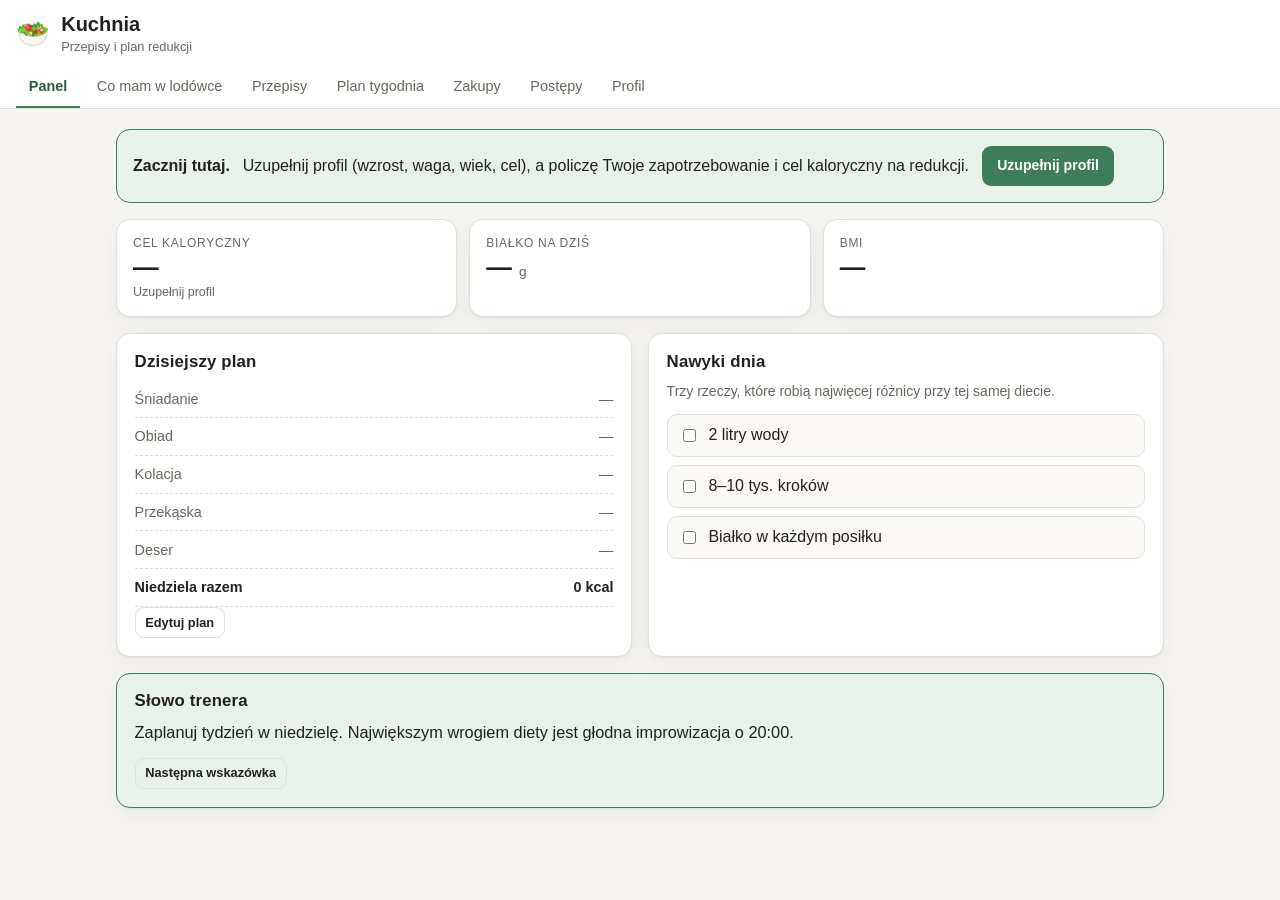
==== index.html @ 2c8c8d65 "Dodaj aplikację "Kuchnia" — przepisy i plan redukcji Aplikacja w czystym HTML/CSS/JS (bez zależności" ====
<!DOCTYPE html>
<html lang="pl">
<head>
  <meta charset="utf-8">
  <meta name="viewport" content="width=device-width, initial-scale=1">
  <title>Kuchnia — Przepisy i redukcja</title>
  <link rel="stylesheet" href="assets/css/style.css">
  <link rel="icon" href="data:image/svg+xml,<svg xmlns='http://www.w3.org/2000/svg' viewBox='0 0 100 100'><text y='.9em' font-size='90'>🥗</text></svg>">
</head>
<body>

<header class="topbar">
  <div class="brand">
    <span class="brand-mark">🥗</span>
    <div>
      <h1>Kuchnia</h1>
      <p class="brand-sub">Przepisy i plan redukcji</p>
    </div>
  </div>
  <nav class="tabs" id="tabs">
    <button class="tab is-active" data-view="panel">Panel</button>
    <button class="tab" data-view="lodowka">Co mam w lodówce</button>
    <button class="tab" data-view="przepisy">Przepisy</button>
    <button class="tab" data-view="plan">Plan tygodnia</button>
    <button class="tab" data-view="zakupy">Zakupy</button>
    <button class="tab" data-view="postepy">Postępy</button>
    <button class="tab" data-view="profil">Profil</button>
  </nav>
</header>

<main id="app">

  <!-- ======================= PANEL ======================= -->
  <section class="view is-active" id="view-panel">
    <div id="panel-setup" class="callout hidden">
      <strong>Zacznij tutaj.</strong> Uzupełnij profil (wzrost, waga, wiek, cel),
      a policzę Twoje zapotrzebowanie i cel kaloryczny na redukcji.
      <button class="btn btn-primary" data-goto="profil">Uzupełnij profil</button>
    </div>

    <div class="stat-grid" id="panel-stats"></div>

    <div class="cols">
      <div class="card">
        <h2>Dzisiejszy plan</h2>
        <div id="panel-today"></div>
      </div>
      <div class="card">
        <h2>Nawyki dnia</h2>
        <p class="muted small">Trzy rzeczy, które robią najwięcej różnicy przy tej samej diecie.</p>
        <div id="panel-habits" class="habits"></div>
      </div>
    </div>

    <div class="card tip-card">
      <h2>Słowo trenera</h2>
      <p id="panel-tip" class="tip-text"></p>
      <button class="btn btn-ghost btn-sm" id="tip-next">Następna wskazówka</button>
    </div>
  </section>

  <!-- ======================= LODÓWKA ======================= -->
  <section class="view" id="view-lodowka">
    <div class="card">
      <h2>Co masz w lodówce?</h2>
      <p class="muted">
        Wypisz produkty po przecinku — np. <em>kurczak, ryż, papryka, jogurt</em>.
        Wybierz posiłek, a dopasuję przepisy i pokażę, czego brakuje.
        Sól, pieprz, oliwa i podstawowe przyprawy są zakładane z góry.
      </p>
      <textarea id="fridge-input" rows="3" placeholder="kurczak, ryż, papryka, cebula, jogurt naturalny…"></textarea>
      <div class="row">
        <div class="chips" id="fridge-meal">
          <button class="chip is-active" data-meal="all">Wszystko</button>
          <button class="chip" data-meal="sniadanie">Śniadanie</button>
          <button class="chip" data-meal="obiad">Obiad</button>
          <button class="chip" data-meal="kolacja">Kolacja</button>
          <button class="chip" data-meal="deser">Deser</button>
          <button class="chip" data-meal="przekaska">Przekąska</button>
        </div>
        <button class="btn btn-primary" id="fridge-go">Szukaj propozycji</button>
      </div>
    </div>
    <div id="fridge-results"></div>
  </section>

  <!-- ======================= PRZEPISY ======================= -->
  <section class="view" id="view-przepisy">
    <div class="card filters">
      <div class="row">
        <input type="search" id="search" placeholder="Szukaj przepisu lub składnika…">
        <button class="btn btn-primary" id="add-recipe-open">+ Dodaj własny przepis</button>
      </div>
      <div class="chips" id="filter-meal">
        <button class="chip is-active" data-meal="all">Wszystkie</button>
        <button class="chip" data-meal="sniadanie">Śniadania</button>
        <button class="chip" data-meal="obiad">Obiady</button>
        <button class="chip" data-meal="kolacja">Kolacje</button>
        <button class="chip" data-meal="deser">Desery</button>
        <button class="chip" data-meal="przekaska">Przekąski</button>
        <button class="chip" data-meal="fav">★ Ulubione</button>
      </div>
      <div class="row row-wrap">
        <label class="field">Maks. kcal / porcja
          <input type="number" id="filter-kcal" placeholder="np. 500" min="0" step="50">
        </label>
        <label class="field">Maks. czas (min)
          <input type="number" id="filter-time" placeholder="np. 20" min="0" step="5">
        </label>
        <label class="field">Tag
          <select id="filter-tag"><option value="">— dowolny —</option></select>
        </label>
      </div>
    </div>
    <p class="muted small" id="recipe-count"></p>
    <div class="recipe-grid" id="recipe-list"></div>
  </section>

  <!-- ======================= PLAN ======================= -->
  <section class="view" id="view-plan">
    <div class="card">
      <h2>Plan tygodnia</h2>
      <p class="muted">
        Ułóż tydzień z góry. Pod każdym dniem widzisz sumę kalorii i to, czy
        mieścisz się w celu. Kliknij pole, żeby wybrać przepis.
      </p>
      <div class="row">
        <button class="btn btn-ghost" id="plan-clear">Wyczyść plan</button>
        <button class="btn btn-ghost" id="plan-auto">Ułóż automatycznie</button>
      </div>
    </div>
    <div class="plan-grid" id="plan-grid"></div>
  </section>

  <!-- ======================= ZAKUPY ======================= -->
  <section class="view" id="view-zakupy">
    <div class="card">
      <h2>Lista zakupów</h2>
      <p class="muted">Generowana z planu tygodnia. Te same składniki są sumowane.</p>
      <div class="row">
        <button class="btn btn-primary" id="shop-build">Zbuduj z planu tygodnia</button>
        <button class="btn btn-ghost" id="shop-uncheck">Odznacz wszystko</button>
      </div>
    </div>
    <div class="card" id="shop-list"></div>
  </section>

  <!-- ======================= POSTĘPY ======================= -->
  <section class="view" id="view-postepy">
    <div class="card">
      <h2>Dziennik wagi</h2>
      <div class="row row-wrap">
        <label class="field">Data
          <input type="date" id="w-date">
        </label>
        <label class="field">Waga (kg)
          <input type="number" id="w-kg" step="0.1" min="20" max="400" placeholder="np. 92,4">
        </label>
        <button class="btn btn-primary" id="w-add">Zapisz pomiar</button>
      </div>
      <p class="muted small">Ważenie: rano, po toalecie, przed jedzeniem. Zawsze tak samo.</p>
    </div>
    <div class="card">
      <h2>Wykres</h2>
      <div id="chart"></div>
    </div>
    <div class="card">
      <h2>Historia</h2>
      <div id="w-history"></div>
    </div>
  </section>

  <!-- ======================= PROFIL ======================= -->
  <section class="view" id="view-profil">
    <div class="card">
      <h2>Twoje dane</h2>
      <div class="form-grid">
        <label class="field">Płeć
          <select id="p-sex">
            <option value="m">Mężczyzna</option>
            <option value="k">Kobieta</option>
          </select>
        </label>
        <label class="field">Wiek (lata)
          <input type="number" id="p-age" min="14" max="100">
        </label>
        <label class="field">Wzrost (cm)
          <input type="number" id="p-height" min="120" max="230">
        </label>
        <label class="field">Waga teraz (kg)
          <input type="number" id="p-weight" step="0.1" min="30" max="400">
        </label>
        <label class="field">Waga docelowa (kg)
          <input type="number" id="p-target" step="0.1" min="30" max="400">
        </label>
        <label class="field">Aktywność
          <select id="p-activity"></select>
        </label>
        <label class="field">Tempo chudnięcia
          <select id="p-pace"></select>
        </label>
      </div>
      <button class="btn btn-primary" id="p-save">Zapisz profil</button>
      <div id="p-summary" class="summary"></div>
    </div>

    <div class="card">
      <h2>Dane i kopia zapasowa</h2>
      <p class="muted">
        Wszystko zapisuje się wyłącznie w tej przeglądarce. Wyczyszczenie danych
        przeglądarki skasuje też Twoją historię — zrób kopię.
      </p>
      <div class="row">
        <button class="btn btn-ghost" id="d-export">Pobierz kopię (JSON)</button>
        <label class="btn btn-ghost file-btn">Wczytaj kopię
          <input type="file" id="d-import" accept="application/json" hidden>
        </label>
        <button class="btn btn-danger" id="d-reset">Skasuj wszystkie dane</button>
      </div>
    </div>

    <div class="card disclaimer">
      <h2>Ważne zastrzeżenie</h2>
      <p>
        Ta aplikacja liczy szacunki na podstawie standardowych wzorów
        (Mifflin-St Jeor) i typowych wartości odżywczych produktów. To narzędzie
        organizacyjne, nie porada medyczna. Jeśli chorujesz przewlekle, bierzesz
        leki, jesteś w ciąży albo planujesz duży deficyt — skonsultuj plan
        z lekarzem lub dietetykiem klinicznym. Zapotrzebowanie policzone wzorem
        potrafi się mylić o ±10–15%; realną weryfikacją jest zmiana wagi
        w czasie, dlatego prowadź dziennik.
      </p>
    </div>
  </section>

</main>

<!-- ======================= MODALE ======================= -->
<div class="modal hidden" id="modal">
  <div class="modal-backdrop" data-close></div>
  <div class="modal-box" role="dialog" aria-modal="true">
    <button class="modal-close" data-close aria-label="Zamknij">×</button>
    <div id="modal-content"></div>
  </div>
</div>

<script src="assets/js/data.js"></script>
<script src="assets/js/store.js"></script>
<script src="assets/js/app.js"></script>
</body>
</html>
---- assets/css/style.css ----
:root {
  --bg: #f6f5f1;
  --surface: #ffffff;
  --surface-2: #faf9f6;
  --ink: #23211d;
  --ink-soft: #6b665d;
  --line: #e3e0d8;
  --accent: #3f7d58;
  --accent-soft: #e8f1ea;
  --accent-ink: #2c5b3f;
  --warn: #b4622a;
  --danger: #a93a3a;
  --radius: 14px;
  --shadow: 0 1px 2px rgba(35, 33, 29, .06), 0 8px 24px rgba(35, 33, 29, .05);
}

@media (prefers-color-scheme: dark) {
  :root {
    --bg: #16181a;
    --surface: #1e2124;
    --surface-2: #23272b;
    --ink: #e9e7e2;
    --ink-soft: #a3a099;
    --line: #33383d;
    --accent: #6bbf8e;
    --accent-soft: #23342a;
    --accent-ink: #8fd3ac;
    --warn: #d6884d;
    --danger: #d97070;
    --shadow: 0 1px 2px rgba(0, 0, 0, .4), 0 8px 24px rgba(0, 0, 0, .3);
  }
}

* { box-sizing: border-box; }

body {
  margin: 0;
  background: var(--bg);
  color: var(--ink);
  font: 16px/1.55 -apple-system, BlinkMacSystemFont, "Segoe UI", Roboto, "Helvetica Neue", Arial, sans-serif;
  -webkit-font-smoothing: antialiased;
}

h1, h2, h3 { line-height: 1.25; margin: 0 0 .5rem; }
h1 { font-size: 1.25rem; }
h2 { font-size: 1.05rem; letter-spacing: .01em; }
p { margin: 0 0 .75rem; }
.muted { color: var(--ink-soft); }
.small { font-size: .875rem; }
.hidden { display: none !important; }

/* ---------- Topbar ---------- */
.topbar {
  position: sticky; top: 0; z-index: 20;
  background: var(--surface);
  border-bottom: 1px solid var(--line);
  padding: .75rem 1rem 0;
}
.brand { display: flex; align-items: center; gap: .7rem; margin-bottom: .6rem; }
.brand-mark { font-size: 1.7rem; }
.brand h1 { margin: 0; }
.brand-sub { margin: 0; font-size: .8rem; color: var(--ink-soft); }

.tabs { display: flex; gap: .25rem; overflow-x: auto; scrollbar-width: none; }
.tabs::-webkit-scrollbar { display: none; }
.tab {
  flex: 0 0 auto;
  background: none; border: 0; border-bottom: 2px solid transparent;
  padding: .55rem .8rem; font: inherit; font-size: .9rem;
  color: var(--ink-soft); cursor: pointer; white-space: nowrap;
}
.tab:hover { color: var(--ink); }
.tab.is-active { color: var(--accent-ink); border-bottom-color: var(--accent); font-weight: 600; }

/* ---------- Layout ---------- */
main { max-width: 1080px; margin: 0 auto; padding: 1.25rem 1rem 4rem; }
.view { display: none; }
.view.is-active { display: block; animation: fade .18s ease; }
@keyframes fade { from { opacity: 0; transform: translateY(4px); } to { opacity: 1; transform: none; } }

.card {
  background: var(--surface);
  border: 1px solid var(--line);
  border-radius: var(--radius);
  padding: 1.1rem;
  margin-bottom: 1rem;
  box-shadow: var(--shadow);
}
.cols { display: grid; grid-template-columns: 1fr 1fr; gap: 1rem; }
@media (max-width: 760px) { .cols { grid-template-columns: 1fr; } }

.row { display: flex; gap: .6rem; align-items: flex-end; margin-bottom: .6rem; }
.row-wrap { flex-wrap: wrap; }
.row > input[type="search"] { flex: 1; }

/* ---------- Formularze ---------- */
.field { display: flex; flex-direction: column; gap: .3rem; font-size: .82rem; color: var(--ink-soft); }
input, select, textarea {
  font: inherit; color: var(--ink);
  background: var(--surface-2);
  border: 1px solid var(--line);
  border-radius: 9px; padding: .5rem .65rem;
  width: 100%;
}
textarea { resize: vertical; margin-bottom: .6rem; }
input:focus, select:focus, textarea:focus {
  outline: 2px solid var(--accent); outline-offset: 1px; border-color: transparent;
}
.form-grid {
  display: grid; grid-template-columns: repeat(auto-fit, minmax(180px, 1fr));
  gap: .75rem; margin-bottom: 1rem;
}

.btn {
  font: inherit; font-size: .88rem; font-weight: 600;
  border: 1px solid transparent; border-radius: 9px;
  padding: .5rem .9rem; cursor: pointer; white-space: nowrap;
  background: var(--surface-2); color: var(--ink);
}
.btn:hover { filter: brightness(.97); }
.btn-primary { background: var(--accent); color: #fff; }
.btn-ghost { background: transparent; border-color: var(--line); color: var(--ink); }
.btn-danger { background: transparent; border-color: var(--danger); color: var(--danger); }
.btn-sm { padding: .3rem .6rem; font-size: .8rem; }
.file-btn { display: inline-block; }

.chips { display: flex; flex-wrap: wrap; gap: .4rem; margin-bottom: .6rem; }
.chip {
  font: inherit; font-size: .82rem;
  background: var(--surface-2); color: var(--ink-soft);
  border: 1px solid var(--line); border-radius: 999px;
  padding: .3rem .75rem; cursor: pointer;
}
.chip.is-active { background: var(--accent-soft); color: var(--accent-ink); border-color: var(--accent); font-weight: 600; }

/* ---------- Panel ---------- */
.callout {
  background: var(--accent-soft); border: 1px solid var(--accent);
  border-radius: var(--radius); padding: 1rem; margin-bottom: 1rem;
  display: flex; align-items: center; gap: .8rem; flex-wrap: wrap;
}
.stat-grid {
  display: grid; grid-template-columns: repeat(auto-fit, minmax(150px, 1fr));
  gap: .75rem; margin-bottom: 1rem;
}
.stat {
  background: var(--surface); border: 1px solid var(--line);
  border-radius: var(--radius); padding: .85rem 1rem; box-shadow: var(--shadow);
}
.stat-label { font-size: .75rem; text-transform: uppercase; letter-spacing: .06em; color: var(--ink-soft); }
.stat-value { font-size: 1.6rem; font-weight: 700; line-height: 1.2; }
.stat-unit { font-size: .85rem; font-weight: 500; color: var(--ink-soft); }
.stat-note { font-size: .78rem; color: var(--ink-soft); }
.stat-note.good { color: var(--accent-ink); }
.stat-note.warn { color: var(--warn); }

.habits { display: flex; flex-direction: column; gap: .5rem; }
.habit {
  display: flex; align-items: center; gap: .6rem;
  padding: .5rem .7rem; border: 1px solid var(--line);
  border-radius: 10px; cursor: pointer; background: var(--surface-2);
}
.habit input { width: auto; }
.habit.done { background: var(--accent-soft); border-color: var(--accent); }

.tip-card { background: var(--accent-soft); border-color: var(--accent); }
.tip-text { font-size: 1.02rem; }

.today-row {
  display: flex; justify-content: space-between; gap: .6rem;
  padding: .45rem 0; border-bottom: 1px dashed var(--line); font-size: .9rem;
}
.today-row:last-child { border-bottom: 0; }
.today-row .meal { color: var(--ink-soft); }

/* ---------- Przepisy ---------- */
.recipe-grid {
  display: grid; grid-template-columns: repeat(auto-fill, minmax(250px, 1fr)); gap: .9rem;
}
.recipe {
  background: var(--surface); border: 1px solid var(--line);
  border-radius: var(--radius); padding: .9rem; box-shadow: var(--shadow);
  display: flex; flex-direction: column; gap: .5rem; cursor: pointer;
  transition: transform .12s ease, box-shadow .12s ease;
}
.recipe:hover { transform: translateY(-2px); box-shadow: 0 4px 8px rgba(0,0,0,.07), 0 12px 32px rgba(0,0,0,.07); }
.recipe-head { display: flex; justify-content: space-between; gap: .5rem; align-items: flex-start; }
.recipe-name { font-weight: 650; line-height: 1.3; }
.fav-btn { background: none; border: 0; font-size: 1.15rem; cursor: pointer; padding: 0; color: var(--ink-soft); }
.fav-btn.on { color: #e0a92b; }
.recipe-meta { display: flex; flex-wrap: wrap; gap: .35rem; font-size: .78rem; }
.pill { background: var(--surface-2); border: 1px solid var(--line); border-radius: 999px; padding: .1rem .55rem; color: var(--ink-soft); }
.pill.kcal { background: var(--accent-soft); border-color: var(--accent); color: var(--accent-ink); font-weight: 600; }
.macro-bar { display: flex; height: 6px; border-radius: 3px; overflow: hidden; background: var(--line); }
.macro-bar span:nth-child(1) { background: var(--accent); }
.macro-bar span:nth-child(2) { background: #d8a13c; }
.macro-bar span:nth-child(3) { background: #7d9fc4; }
.macro-legend { display: flex; gap: .7rem; font-size: .75rem; color: var(--ink-soft); }

/* ---------- Lodówka ---------- */
.match-bar { height: 6px; border-radius: 3px; background: var(--line); overflow: hidden; }
.match-bar i { display: block; height: 100%; background: var(--accent); }
.missing { font-size: .8rem; color: var(--warn); }
.have { font-size: .8rem; color: var(--accent-ink); }
.group-title { margin: 1.2rem 0 .6rem; font-size: .95rem; }

/* ---------- Plan ---------- */
.plan-grid { display: grid; grid-template-columns: repeat(auto-fit, minmax(210px, 1fr)); gap: .8rem; }
.day {
  background: var(--surface); border: 1px solid var(--line);
  border-radius: var(--radius); padding: .8rem; box-shadow: var(--shadow);
}
.day h3 { font-size: .9rem; margin-bottom: .5rem; }
.slot {
  border: 1px dashed var(--line); border-radius: 9px;
  padding: .4rem .55rem; margin-bottom: .4rem; cursor: pointer;
  font-size: .82rem; background: var(--surface-2);
}
.slot:hover { border-color: var(--accent); }
.slot .slot-label { font-size: .7rem; text-transform: uppercase; letter-spacing: .05em; color: var(--ink-soft); }
.slot.filled { border-style: solid; }
.day-total { font-size: .82rem; font-weight: 600; padding-top: .4rem; border-top: 1px solid var(--line); }
.day-total.over { color: var(--warn); }
.day-total.ok { color: var(--accent-ink); }

/* ---------- Zakupy ---------- */
.shop-cat { margin: 1rem 0 .4rem; font-size: .8rem; text-transform: uppercase; letter-spacing: .06em; color: var(--ink-soft); }
.shop-item {
  display: flex; align-items: center; gap: .6rem;
  padding: .45rem 0; border-bottom: 1px solid var(--line); font-size: .92rem;
}
.shop-item input { width: auto; }
.shop-item.done { color: var(--ink-soft); text-decoration: line-through; }

/* ---------- Postępy ---------- */
#chart svg { width: 100%; height: auto; display: block; }
.hist-row {
  display: flex; justify-content: space-between; align-items: center;
  padding: .45rem 0; border-bottom: 1px solid var(--line); font-size: .9rem;
}
.hist-del { background: none; border: 0; color: var(--danger); cursor: pointer; font-size: .85rem; }
.delta-down { color: var(--accent-ink); font-weight: 600; }
.delta-up { color: var(--warn); font-weight: 600; }

/* ---------- Modal ---------- */
.modal { position: fixed; inset: 0; z-index: 50; display: flex; align-items: center; justify-content: center; padding: 1rem; }
.modal-backdrop { position: absolute; inset: 0; background: rgba(20, 18, 15, .5); backdrop-filter: blur(2px); }
.modal-box {
  position: relative; background: var(--surface); border-radius: var(--radius);
  max-width: 620px; width: 100%; max-height: 86vh; overflow-y: auto;
  padding: 1.4rem; box-shadow: 0 20px 60px rgba(0,0,0,.3);
}
.modal-close {
  position: absolute; top: .5rem; right: .7rem;
  background: none; border: 0; font-size: 1.6rem; line-height: 1;
  color: var(--ink-soft); cursor: pointer;
}
.modal-box h2 { padding-right: 1.5rem; }
.modal-box ol, .modal-box ul { padding-left: 1.2rem; margin: 0 0 1rem; }
.modal-box li { margin-bottom: .4rem; }
.ing-list li { display: flex; justify-content: space-between; gap: 1rem; }
.ing-qty { color: var(--ink-soft); white-space: nowrap; }
.serving-ctl { display: flex; align-items: center; gap: .5rem; margin-bottom: .9rem; }
.serving-ctl button {
  width: 32px; height: 32px; border-radius: 8px; border: 1px solid var(--line);
  background: var(--surface-2); font-size: 1.1rem; cursor: pointer; color: var(--ink);
}
.tip-box { background: var(--accent-soft); border-left: 3px solid var(--accent); padding: .7rem .9rem; border-radius: 8px; font-size: .9rem; }
.summary { background: var(--surface-2); border-radius: 10px; padding: .9rem; margin-top: 1rem; font-size: .92rem; }
.summary strong { color: var(--accent-ink); }
.disclaimer { border-left: 3px solid var(--warn); }
.empty { text-align: center; color: var(--ink-soft); padding: 2rem 1rem; }
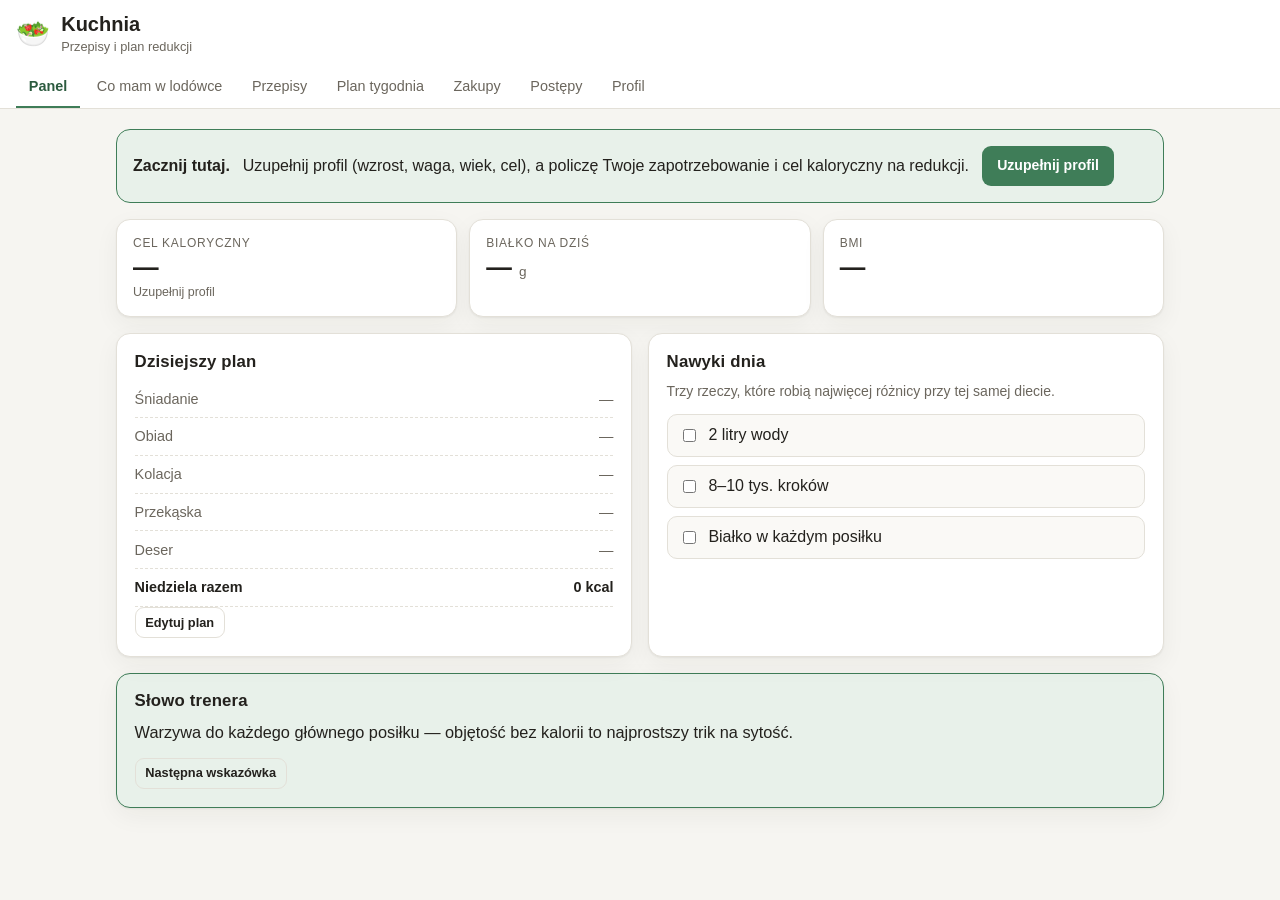
==== commit 06f6bfbc: "Dodaj obsługę instalacji na telefonie (PWA) i tryb offline - manifest.json: instalacja na ekranie gł" ====
--- a/index.html
+++ b/index.html
@@ -4,8 +4,16 @@
   <meta charset="utf-8">
   <meta name="viewport" content="width=device-width, initial-scale=1">
   <title>Kuchnia — Przepisy i redukcja</title>
+  <meta name="description" content="Przepisy dopasowane do zawartości lodówki, plan tygodnia, lista zakupów i dziennik wagi.">
+  <meta name="theme-color" content="#3f7d58">
+  <meta name="mobile-web-app-capable" content="yes">
+  <meta name="apple-mobile-web-app-capable" content="yes">
+  <meta name="apple-mobile-web-app-status-bar-style" content="default">
+  <meta name="apple-mobile-web-app-title" content="Kuchnia">
   <link rel="stylesheet" href="assets/css/style.css">
-  <link rel="icon" href="data:image/svg+xml,<svg xmlns='http://www.w3.org/2000/svg' viewBox='0 0 100 100'><text y='.9em' font-size='90'>🥗</text></svg>">
+  <link rel="manifest" href="manifest.json">
+  <link rel="icon" href="assets/icons/icon.svg" type="image/svg+xml">
+  <link rel="apple-touch-icon" href="assets/icons/apple-touch-icon.png">
 </head>
 <body>
 
@@ -247,5 +255,14 @@
 <script src="assets/js/data.js"></script>
 <script src="assets/js/store.js"></script>
 <script src="assets/js/app.js"></script>
+<script>
+  /* Tryb offline działa tylko przez http(s) — przy otwarciu pliku z dysku
+     przeglądarka blokuje service workery i po prostu to pomijamy. */
+  if ('serviceWorker' in navigator && location.protocol.startsWith('http')) {
+    window.addEventListener('load', () => {
+      navigator.serviceWorker.register('sw.js').catch(() => {});
+    });
+  }
+</script>
 </body>
 </html>
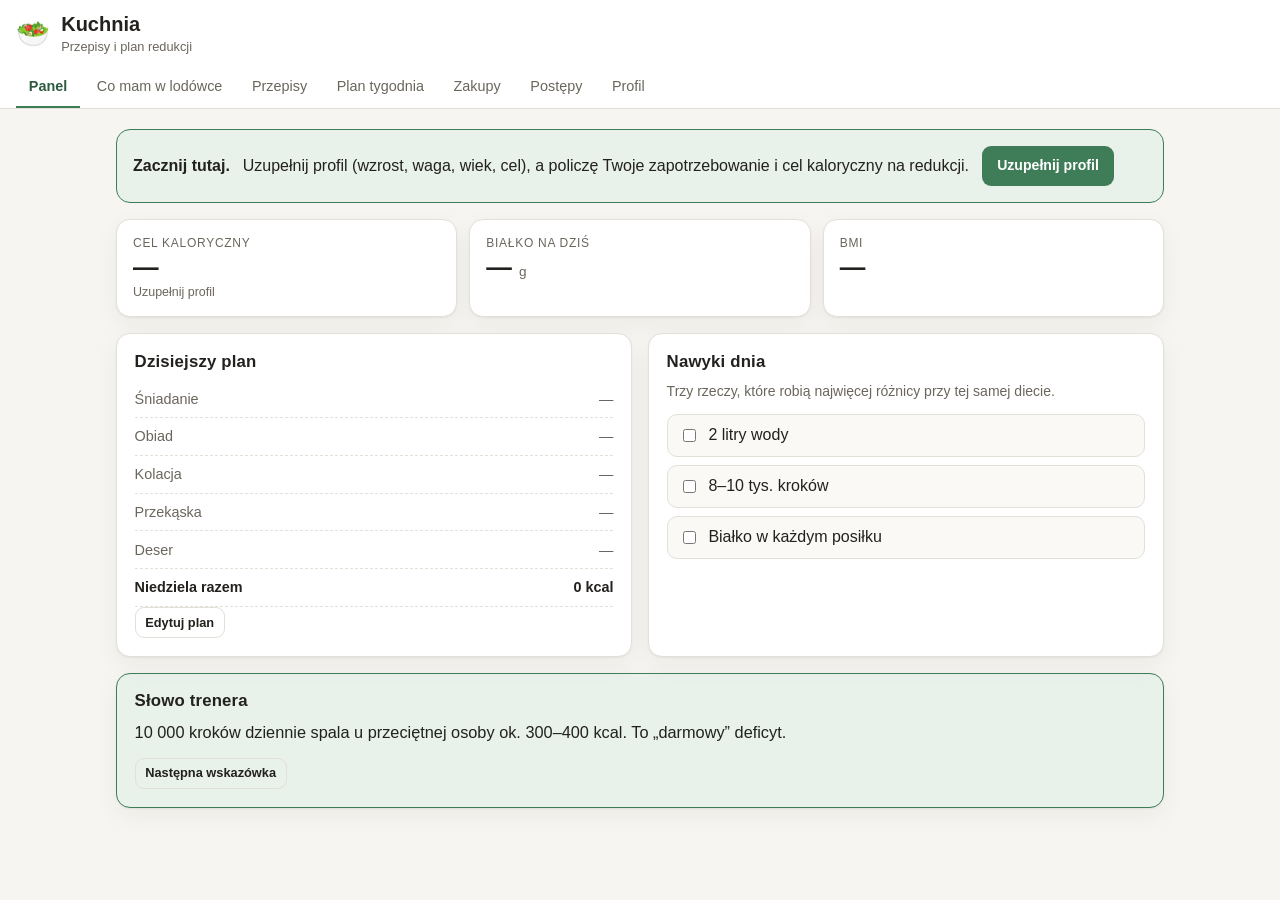
==== commit 67b415fd: "Utwardź service workera i popraw warstwę PWA Krytyczne: service worker zapisywał do cache również od" ====
--- a/index.html
+++ b/index.html
@@ -2,7 +2,7 @@
 <html lang="pl">
 <head>
   <meta charset="utf-8">
-  <meta name="viewport" content="width=device-width, initial-scale=1">
+  <meta name="viewport" content="width=device-width, initial-scale=1, viewport-fit=cover">
   <title>Kuchnia — Przepisy i redukcja</title>
   <meta name="description" content="Przepisy dopasowane do zawartości lodówki, plan tygodnia, lista zakupów i dziennik wagi.">
   <meta name="theme-color" content="#3f7d58">
--- a/assets/css/style.css
+++ b/assets/css/style.css
@@ -54,7 +54,10 @@
   position: sticky; top: 0; z-index: 20;
   background: var(--surface);
   border-bottom: 1px solid var(--line);
-  padding: .75rem 1rem 0;
+  /* env(safe-area-*) chroni treść przed wcięciem ekranu (notch, Dynamic
+     Island) w trybie pełnoekranowym na iPhonie */
+  padding: calc(.75rem + env(safe-area-inset-top)) calc(1rem + env(safe-area-inset-right)) 0
+           calc(1rem + env(safe-area-inset-left));
 }
 .brand { display: flex; align-items: center; gap: .7rem; margin-bottom: .6rem; }
 .brand-mark { font-size: 1.7rem; }
@@ -73,7 +76,11 @@
 .tab.is-active { color: var(--accent-ink); border-bottom-color: var(--accent); font-weight: 600; }
 
 /* ---------- Layout ---------- */
-main { max-width: 1080px; margin: 0 auto; padding: 1.25rem 1rem 4rem; }
+main {
+  max-width: 1080px; margin: 0 auto;
+  padding: 1.25rem calc(1rem + env(safe-area-inset-right)) calc(4rem + env(safe-area-inset-bottom))
+           calc(1rem + env(safe-area-inset-left));
+}
 .view { display: none; }
 .view.is-active { display: block; animation: fade .18s ease; }
 @keyframes fade { from { opacity: 0; transform: translateY(4px); } to { opacity: 1; transform: none; } }
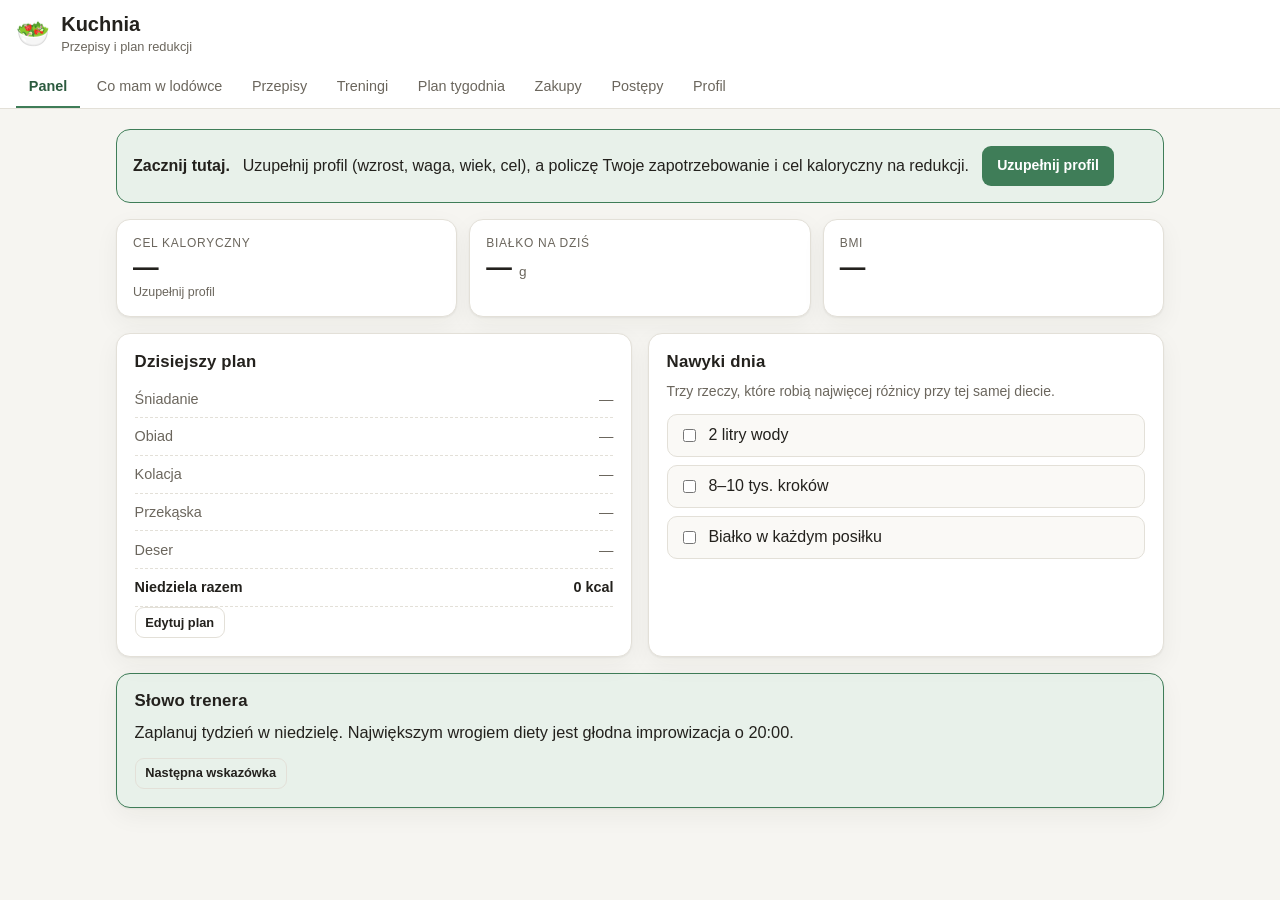
==== commit e6a29d92: "Dodaj moduł treningowy i napraw usterki psujące dane Usterki krytyczne: - pola wagi odrzucały przeci" ====
--- a/index.html
+++ b/index.html
@@ -29,6 +29,7 @@
     <button class="tab is-active" data-view="panel">Panel</button>
     <button class="tab" data-view="lodowka">Co mam w lodówce</button>
     <button class="tab" data-view="przepisy">Przepisy</button>
+    <button class="tab" data-view="treningi">Treningi</button>
     <button class="tab" data-view="plan">Plan tygodnia</button>
     <button class="tab" data-view="zakupy">Zakupy</button>
     <button class="tab" data-view="postepy">Postępy</button>
@@ -92,6 +93,64 @@
     <div id="fridge-results"></div>
   </section>
 
+  <!-- ======================= TRENINGI ======================= -->
+  <section class="view" id="view-treningi">
+    <div class="card" id="training-intro"></div>
+
+    <div class="stat-grid" id="training-stats"></div>
+
+    <div class="card">
+      <h2>Zapisz trening</h2>
+      <div class="row row-wrap">
+        <label class="field">Rodzaj
+          <select id="t-kind">
+            <option value="biezn">Bieżnia</option>
+            <option value="sila">Trening siłowy</option>
+            <option value="spacer">Spacer na zewnątrz</option>
+          </select>
+        </label>
+        <label class="field">Minuty
+          <input type="text" inputmode="numeric" id="t-min" placeholder="np. 30">
+        </label>
+        <label class="field">Intensywność
+          <select id="t-int"></select>
+        </label>
+        <button class="btn btn-primary" id="t-add">Zapisz</button>
+      </div>
+      <p class="muted small" id="t-preview"></p>
+    </div>
+
+    <div class="card">
+      <h2>Program bieżni — 12 tygodni</h2>
+      <div id="treadmill-now"></div>
+      <details style="margin-top:.8rem">
+        <summary class="muted small">Pokaż cały program</summary>
+        <div id="treadmill-all"></div>
+      </details>
+    </div>
+
+    <div class="cols">
+      <div class="card" id="strength-a"></div>
+      <div class="card" id="strength-b"></div>
+    </div>
+
+    <div class="card">
+      <h2>Tydzień treningowy</h2>
+      <div id="week-template"></div>
+    </div>
+
+    <div class="card tip-card">
+      <h2>Trener — trening</h2>
+      <p id="training-tip" class="tip-text"></p>
+      <button class="btn btn-ghost btn-sm" id="ttip-next">Następna wskazówka</button>
+    </div>
+
+    <div class="card">
+      <h2>Historia treningów</h2>
+      <div id="training-history"></div>
+    </div>
+  </section>
+
   <!-- ======================= PRZEPISY ======================= -->
   <section class="view" id="view-przepisy">
     <div class="card filters">
@@ -162,7 +221,7 @@
           <input type="date" id="w-date">
         </label>
         <label class="field">Waga (kg)
-          <input type="number" id="w-kg" step="0.1" min="20" max="400" placeholder="np. 92,4">
+          <input type="text" inputmode="decimal" id="w-kg" placeholder="np. 92,4">
         </label>
         <button class="btn btn-primary" id="w-add">Zapisz pomiar</button>
       </div>
@@ -196,10 +255,10 @@
           <input type="number" id="p-height" min="120" max="230">
         </label>
         <label class="field">Waga teraz (kg)
-          <input type="number" id="p-weight" step="0.1" min="30" max="400">
+          <input type="text" inputmode="decimal" id="p-weight" placeholder="np. 92,4">
         </label>
         <label class="field">Waga docelowa (kg)
-          <input type="number" id="p-target" step="0.1" min="30" max="400">
+          <input type="text" inputmode="decimal" id="p-target" placeholder="np. 85">
         </label>
         <label class="field">Aktywność
           <select id="p-activity"></select>
@@ -207,7 +266,15 @@
         <label class="field">Tempo chudnięcia
           <select id="p-pace"></select>
         </label>
-      </div>
+        <label class="field">Własny cel kcal (opcjonalnie)
+          <input type="text" inputmode="numeric" id="p-goal" placeholder="np. 2100">
+        </label>
+      </div>
+      <p class="muted small">
+        Pole „własny cel" nadpisuje wyliczenie wzorem. Zostaw puste, żeby
+        aplikacja liczyła sama. Wpisz wartość, jeśli chcesz zejść niżej lub
+        wyżej niż podpowiedź — np. 2100 zamiast 2300.
+      </p>
       <button class="btn btn-primary" id="p-save">Zapisz profil</button>
       <div id="p-summary" class="summary"></div>
     </div>
@@ -253,6 +320,7 @@
 </div>
 
 <script src="assets/js/data.js"></script>
+<script src="assets/js/training.js"></script>
 <script src="assets/js/store.js"></script>
 <script src="assets/js/app.js"></script>
 <script>
--- a/assets/css/style.css
+++ b/assets/css/style.css
@@ -103,7 +103,9 @@
 /* ---------- Formularze ---------- */
 .field { display: flex; flex-direction: column; gap: .3rem; font-size: .82rem; color: var(--ink-soft); }
 input, select, textarea {
-  font: inherit; color: var(--ink);
+  /* 16px to próg, poniżej którego Safari na iOS przybliża widok przy
+     każdym dotknięciu pola — stąd sztywny rozmiar zamiast dziedziczenia */
+  font: inherit; font-size: 16px; color: var(--ink);
   background: var(--surface-2);
   border: 1px solid var(--line);
   border-radius: 9px; padding: .5rem .65rem;
@@ -228,6 +230,7 @@
 .slot.filled { border-style: solid; }
 .day-total { font-size: .82rem; font-weight: 600; padding-top: .4rem; border-top: 1px solid var(--line); }
 .day-total.over { color: var(--warn); }
+.day-total.under { color: #7d7ac4; }
 .day-total.ok { color: var(--accent-ink); }
 
 /* ---------- Zakupy ---------- */
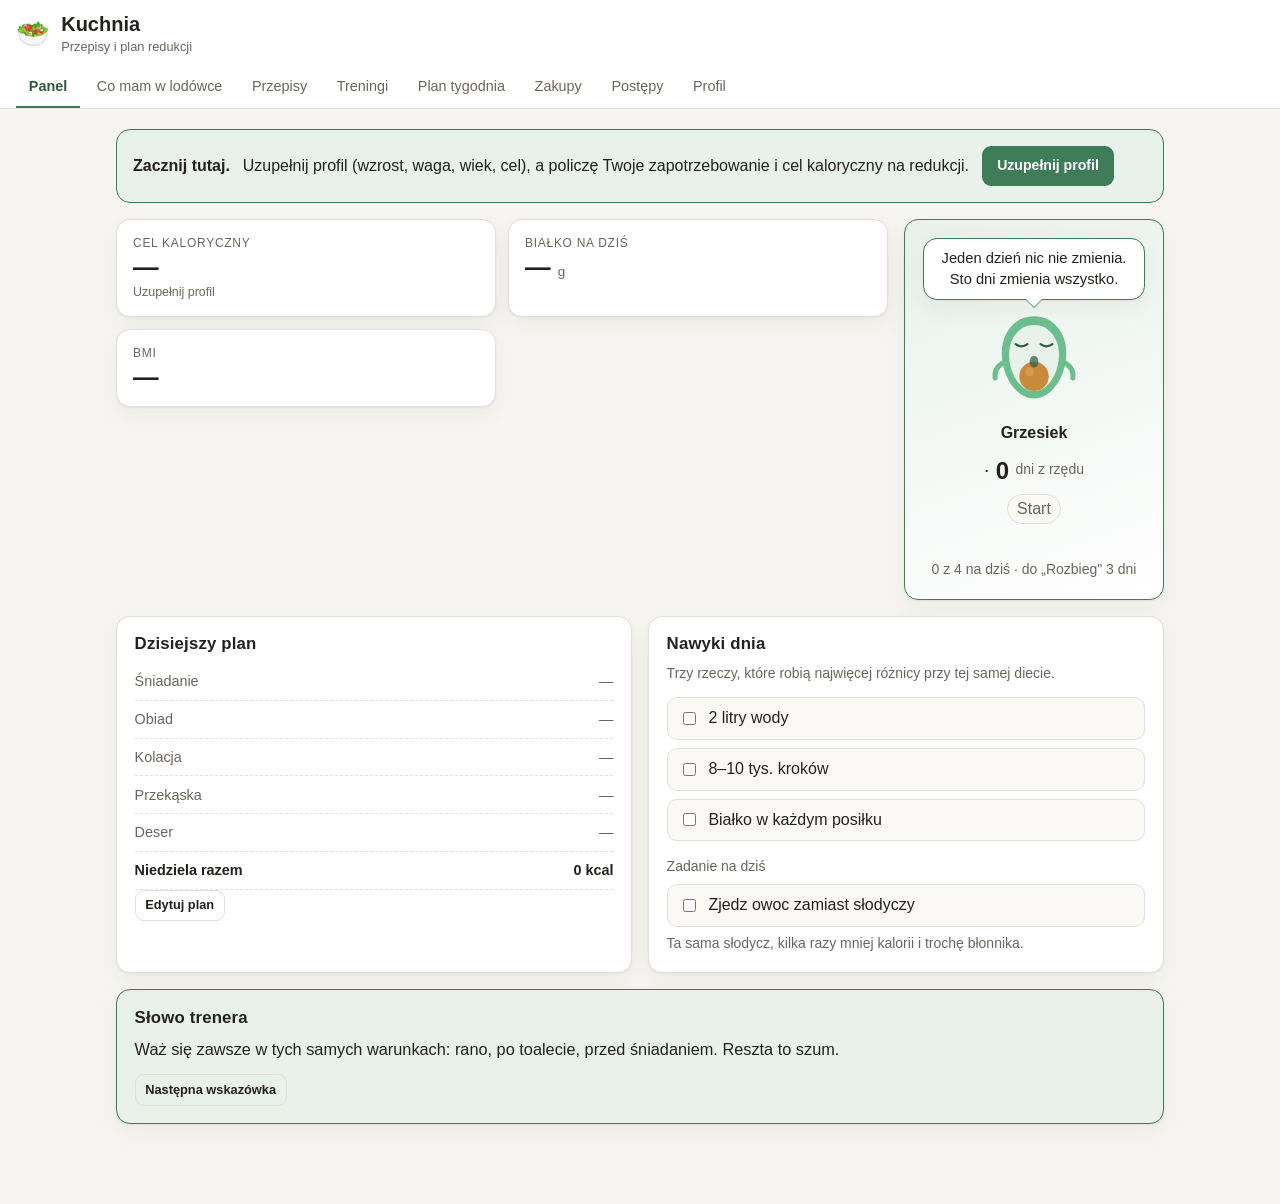
==== commit e5aa57b7: "Dodaj ilustracje ćwiczeń, zadania dnia z maskotką i poprawki z meta-audytu Ilustracje ćwiczeń: - rys" ====
--- a/index.html
+++ b/index.html
@@ -47,7 +47,10 @@
       <button class="btn btn-primary" data-goto="profil">Uzupełnij profil</button>
     </div>
 
-    <div class="stat-grid" id="panel-stats"></div>
+    <div class="panel-top">
+      <div class="stat-grid" id="panel-stats"></div>
+      <div class="card mascot-card" id="panel-mascot"></div>
+    </div>
 
     <div class="cols">
       <div class="card">
@@ -58,6 +61,7 @@
         <h2>Nawyki dnia</h2>
         <p class="muted small">Trzy rzeczy, które robią najwięcej różnicy przy tej samej diecie.</p>
         <div id="panel-habits" class="habits"></div>
+        <div id="panel-task"></div>
       </div>
     </div>
 
@@ -320,7 +324,9 @@
 </div>
 
 <script src="assets/js/data.js"></script>
+<script src="assets/js/figures.js"></script>
 <script src="assets/js/training.js"></script>
+<script src="assets/js/daily.js"></script>
 <script src="assets/js/store.js"></script>
 <script src="assets/js/app.js"></script>
 <script>
--- a/assets/css/style.css
+++ b/assets/css/style.css
@@ -172,6 +172,111 @@
 .habit input { width: auto; }
 .habit.done { background: var(--accent-soft); border-color: var(--accent); }
 
+/* ---------- Ilustracje ćwiczeń ---------- */
+.exercise-body { display: flex; gap: .9rem; align-items: flex-start; margin-top: .5rem; }
+.exfig {
+  width: 116px; height: 126px; flex: 0 0 auto;
+  background: var(--surface); border: 1px solid var(--line); border-radius: 10px;
+}
+/* dwie klatki na przemian — rysunek pokazuje ruch, nie zastygłą pozę */
+.exfig-a { animation: frame-a 2.4s steps(1, end) infinite; }
+.exfig-b { animation: frame-b 2.4s steps(1, end) infinite; }
+@keyframes frame-a { 0%, 45% { opacity: 1 } 50%, 100% { opacity: 0 } }
+@keyframes frame-b { 0%, 45% { opacity: 0 } 50%, 100% { opacity: 1 } }
+
+@media (prefers-reduced-motion: reduce) {
+  /* bez animacji pokazujemy obie fazy naraz, jedna półprzezroczysta */
+  .exfig-a { animation: none; opacity: .35 }
+  .exfig-b { animation: none; opacity: 1 }
+}
+@media (max-width: 420px) {
+  .exercise-body { flex-direction: column; align-items: center; }
+  .exfig { width: 140px; height: 152px; }
+  .exercise-body > div { width: 100%; }
+}
+
+/* ---------- Panel: kafelki 2×2 obok maskotki ---------- */
+.panel-top { display: grid; grid-template-columns: minmax(0, 1fr) 260px; gap: 1rem; margin-bottom: 1rem; }
+.panel-top .stat-grid { grid-template-columns: repeat(2, minmax(0, 1fr)); margin-bottom: 0; align-content: start; }
+@media (max-width: 780px) {
+  .panel-top { grid-template-columns: 1fr; }
+}
+
+/* ---------- Maskotka ---------- */
+.mascot-card {
+  background: linear-gradient(160deg, var(--accent-soft), var(--surface));
+  border-color: var(--accent);
+  display: flex; flex-direction: column; align-items: center;
+  text-align: center; gap: .35rem; margin-bottom: 0;
+}
+.mascot-name { margin: 0; font-weight: 700; }
+.mascot-svg { width: 96px; height: 110px; flex: 0 0 auto; overflow: visible; }
+
+/* chmurka z ogonkiem wskazującym maskotkę */
+.bubble {
+  position: relative;
+  background: var(--surface); border: 1px solid var(--accent);
+  border-radius: 14px; padding: .6rem .8rem;
+  font-size: .92rem; line-height: 1.4; width: 100%;
+  box-shadow: var(--shadow);
+  animation: bubble-in .35s ease;
+}
+.bubble::after, .bubble::before {
+  content: ''; position: absolute; top: 100%; left: 50%;
+  border: 9px solid transparent; border-top-color: var(--accent);
+  transform: translateX(-50%);
+}
+.bubble::before { margin-top: 0; }
+.bubble::after { border-top-color: var(--surface); margin-top: -1.5px; }
+@keyframes bubble-in {
+  from { opacity: 0; transform: translateY(-6px) scale(.97) }
+  to   { opacity: 1; transform: none }
+}
+
+/* delikatne bujanie w miejscu — maskotka ma "żyć", nie rozpraszać */
+.mascot-body { animation: bob 3.4s ease-in-out infinite; transform-origin: 65px 130px; }
+@keyframes bob { 0%, 100% { transform: translateY(0) } 50% { transform: translateY(-5px) } }
+
+/* podniecone podskoki po komplecie zadań */
+.mascot-svg[data-face="proud"] .mascot-body { animation: jump .85s cubic-bezier(.3,.7,.4,1) infinite; }
+@keyframes jump {
+  0%, 100% { transform: translateY(0) scaleY(1) }
+  25%      { transform: translateY(-13px) scaleY(1.05) }
+  55%      { transform: translateY(0) scaleY(.94) }
+}
+
+/* machanie ręką, gdy jest wesoło */
+.mascot-svg[data-face="happy"] .mascot-arm-r,
+.mascot-svg[data-face="proud"] .mascot-arm-r { animation: wave 1s ease-in-out infinite; transform-origin: 108px 78px; }
+@keyframes wave { 0%, 100% { transform: rotate(0) } 50% { transform: rotate(-26deg) } }
+
+/* senne "z" unoszące się do góry */
+.mascot-z { animation: zzz 2.6s ease-out infinite; opacity: 0; }
+.mascot-z2 { animation-delay: 1.3s; }
+@keyframes zzz {
+  0%   { opacity: 0; transform: translate(0, 6px) }
+  30%  { opacity: .9 }
+  100% { opacity: 0; transform: translate(7px, -18px) }
+}
+
+.mascot-svg[data-face="sleep"] .mascot-body { animation: breathe 4.2s ease-in-out infinite; }
+@keyframes breathe { 0%, 100% { transform: scale(1) } 50% { transform: scale(1.035) } }
+
+.streak { display: flex; align-items: center; gap: .4rem; font-size: 1.05rem; flex-wrap: wrap; }
+.streak strong { font-size: 1.5rem; }
+.streak-flame { font-size: 1.2rem; }
+.mascot-progress { height: 7px; border-radius: 4px; background: var(--line); overflow: hidden; margin: .6rem 0 .2rem; }
+.mascot-progress i { display: block; height: 100%; background: var(--accent); transition: width .4s ease; }
+
+@media (prefers-reduced-motion: reduce) {
+  .mascot-body, .mascot-arm-r, .mascot-z { animation: none !important; }
+}
+
+@media (max-width: 460px) {
+  .mascot-svg { width: 74px; height: 86px; }
+  .mascot-line { font-size: .95rem; }
+}
+
 .tip-card { background: var(--accent-soft); border-color: var(--accent); }
 .tip-text { font-size: 1.02rem; }
 
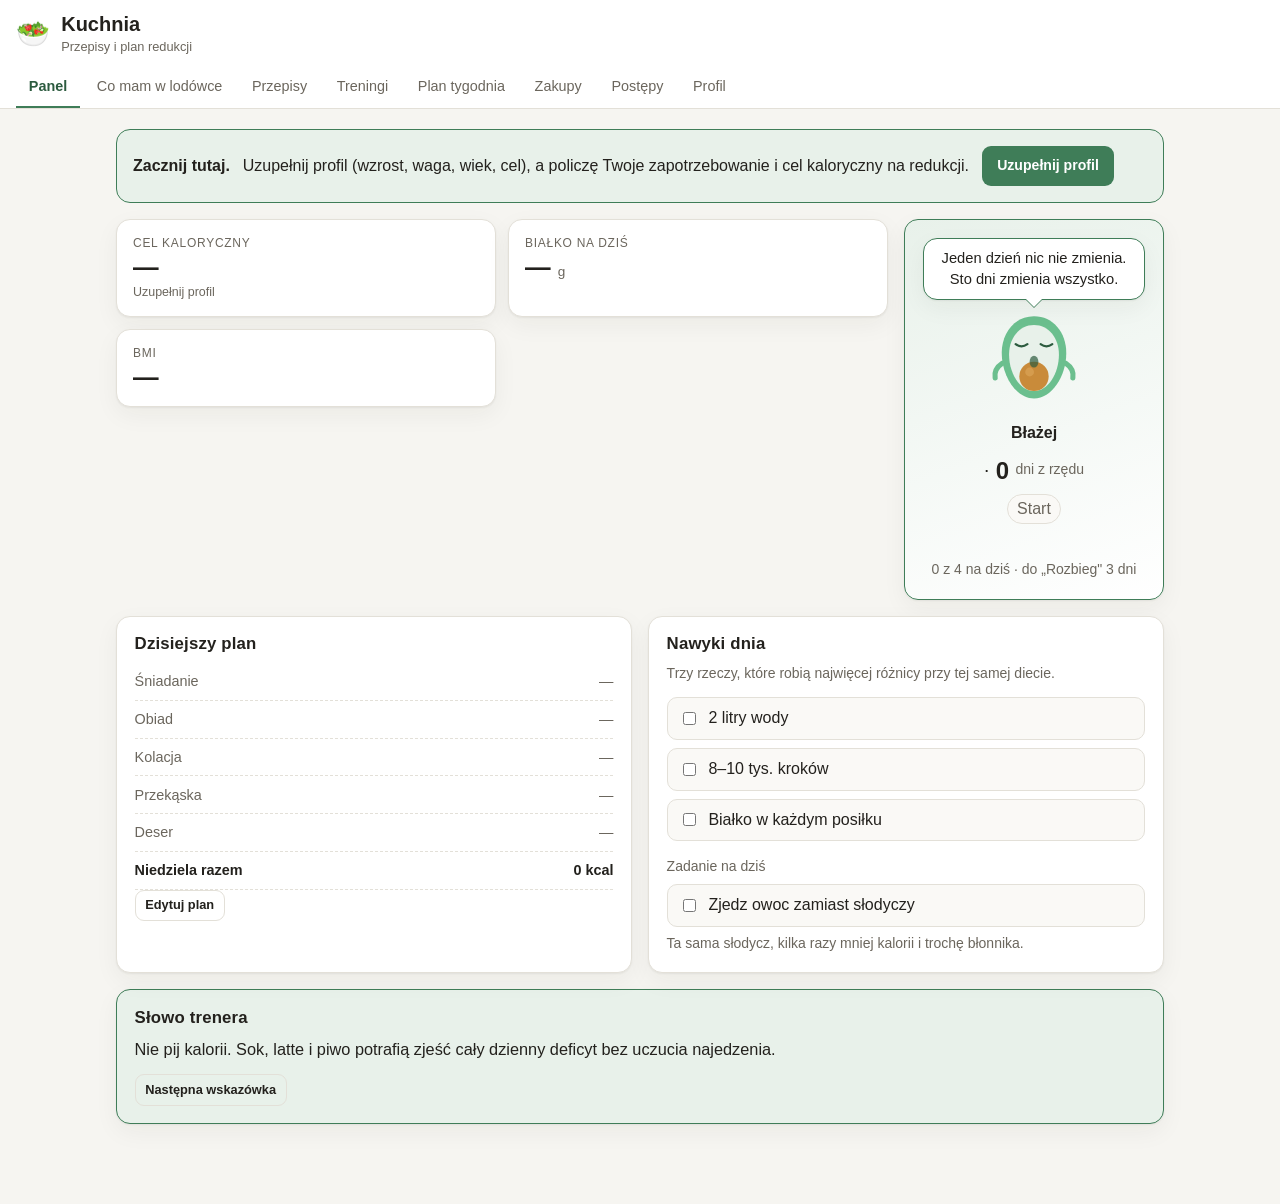
==== commit 49bb38f6: "Rozszerz bazę do 150 przepisów i przebuduj dopasowywanie z lodówki Przepisy: - 118 nowych przepisów," ====
--- a/index.html
+++ b/index.html
@@ -93,6 +93,10 @@
         </div>
         <button class="btn btn-primary" id="fridge-go">Szukaj propozycji</button>
       </div>
+      <label class="habit" style="margin-top:.2rem">
+        <input type="checkbox" id="fridge-strict">
+        <span>Pokaż tylko to, co zrobię bez wychodzenia do sklepu</span>
+      </label>
     </div>
     <div id="fridge-results"></div>
   </section>
@@ -324,6 +328,7 @@
 </div>
 
 <script src="assets/js/data.js"></script>
+<script src="assets/js/recipes-tanie.js"></script>
 <script src="assets/js/figures.js"></script>
 <script src="assets/js/training.js"></script>
 <script src="assets/js/daily.js"></script>
--- a/assets/css/style.css
+++ b/assets/css/style.css
@@ -195,6 +195,11 @@
   .exercise-body > div { width: 100%; }
 }
 
+.alts { border-left: 3px solid var(--accent); padding-left: .7rem; margin-top: .4rem; }
+.alts-title { margin: 0 0 .35rem; font-size: .82rem; font-weight: 700; color: var(--accent-ink); }
+.alt { margin-bottom: .35rem; font-size: .88rem; }
+.alt strong { display: block; }
+
 /* ---------- Panel: kafelki 2×2 obok maskotki ---------- */
 .panel-top { display: grid; grid-template-columns: minmax(0, 1fr) 260px; gap: 1rem; margin-bottom: 1rem; }
 .panel-top .stat-grid { grid-template-columns: repeat(2, minmax(0, 1fr)); margin-bottom: 0; align-content: start; }
@@ -261,6 +266,19 @@
 
 .mascot-svg[data-face="sleep"] .mascot-body { animation: breathe 4.2s ease-in-out infinite; }
 @keyframes breathe { 0%, 100% { transform: scale(1) } 50% { transform: scale(1.035) } }
+
+/* reakcja na kliknięcie — maskotka podskakuje i wierci się z radości */
+.mascot-card { cursor: pointer; user-select: none; }
+.mascot-svg.petted { animation: petted 3.4s ease-out; }
+@keyframes petted {
+  0%   { transform: scale(1) rotate(0) }
+  8%   { transform: scale(1.16) rotate(-7deg) }
+  18%  { transform: scale(1.12) rotate(7deg) }
+  28%  { transform: scale(1.16) rotate(-5deg) }
+  38%  { transform: scale(1.1) rotate(4deg) }
+  50%  { transform: scale(1.06) rotate(0) }
+  100% { transform: scale(1) rotate(0) }
+}
 
 .streak { display: flex; align-items: center; gap: .4rem; font-size: 1.05rem; flex-wrap: wrap; }
 .streak strong { font-size: 1.5rem; }
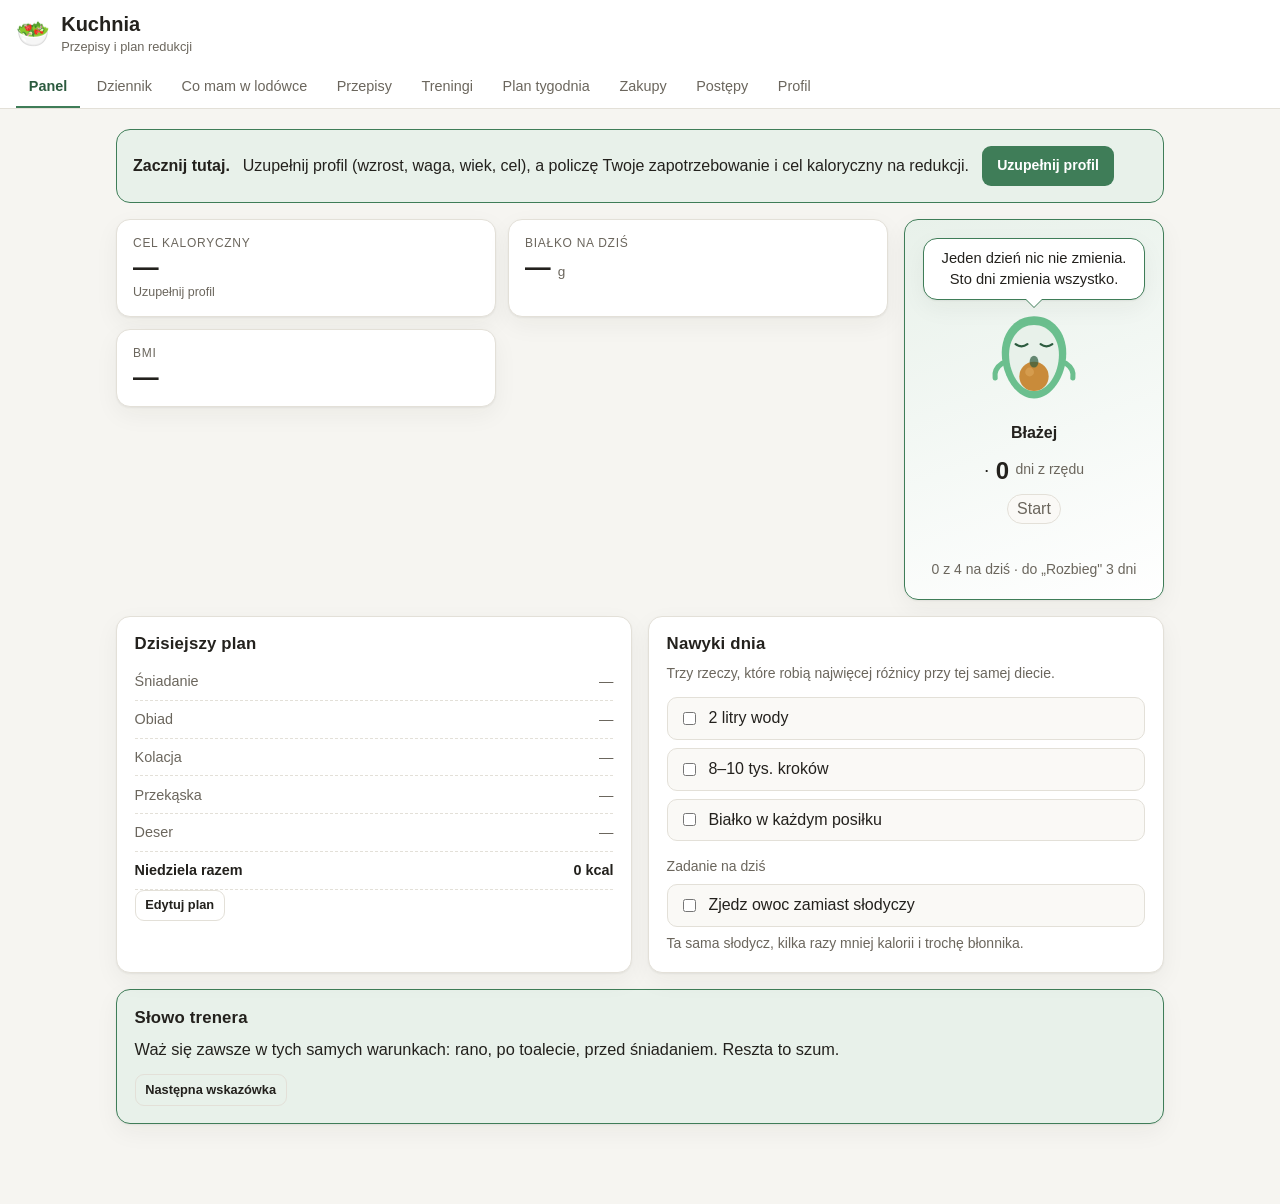
==== commit 2679cea6: "Dodaj dziennik posiłków, kreator potraw i post przerywany Dziennik posiłków — największa brakująca f" ====
--- a/index.html
+++ b/index.html
@@ -27,6 +27,7 @@
   </div>
   <nav class="tabs" id="tabs">
     <button class="tab is-active" data-view="panel">Panel</button>
+    <button class="tab" data-view="dziennik">Dziennik</button>
     <button class="tab" data-view="lodowka">Co mam w lodówce</button>
     <button class="tab" data-view="przepisy">Przepisy</button>
     <button class="tab" data-view="treningi">Treningi</button>
@@ -69,6 +70,71 @@
       <h2>Słowo trenera</h2>
       <p id="panel-tip" class="tip-text"></p>
       <button class="btn btn-ghost btn-sm" id="tip-next">Następna wskazówka</button>
+    </div>
+  </section>
+
+  <!-- ======================= DZIENNIK ======================= -->
+  <section class="view" id="view-dziennik">
+    <div class="card">
+      <div class="row row-wrap" style="justify-content:space-between">
+        <h2 style="margin:0">Co dziś zjadłem</h2>
+        <label class="field" style="max-width:170px">Dzień
+          <input type="date" id="d-date">
+        </label>
+      </div>
+      <div id="diary-summary"></div>
+    </div>
+
+    <div class="card">
+      <h2>Dodaj do dziennika</h2>
+      <div class="chips" id="diary-source">
+        <button class="chip is-active" data-src="przepisy">Z przepisów</button>
+        <button class="chip" data-src="produkty">Produkty</button>
+        <button class="chip" data-src="baza">Szukaj w bazie online</button>
+        <button class="chip" data-src="fastfood">Na mieście</button>
+        <button class="chip" data-src="wlasne">Moje potrawy</button>
+        <button class="chip" data-src="reczne">Wpisz ręcznie</button>
+      </div>
+      <div id="diary-add"></div>
+    </div>
+
+    <div class="card">
+      <h2>Posiłki dnia</h2>
+      <div id="diary-list"></div>
+    </div>
+
+    <div class="card">
+      <h2>Kreator własnej potrawy</h2>
+      <p class="muted">
+        Składasz danie ze składników — np. pinsa, szynka, ser — a aplikacja
+        liczy kalorie całości i jednej porcji. Gotową potrawę zapiszesz
+        i użyjesz jednym kliknięciem następnym razem.
+      </p>
+      <div class="row row-wrap">
+        <label class="field" style="flex:2;min-width:180px">Składnik
+          <input type="text" id="comp-name" list="comp-list" placeholder="np. ser żółty">
+          <datalist id="comp-list"></datalist>
+        </label>
+        <label class="field">Ilość (g)
+          <input type="text" inputmode="decimal" id="comp-qty" placeholder="np. 50">
+        </label>
+        <button class="btn btn-ghost" id="comp-add">Dodaj składnik</button>
+      </div>
+      <div id="comp-items"></div>
+      <div class="row row-wrap" style="margin-top:.6rem">
+        <label class="field" style="flex:2;min-width:180px">Nazwa potrawy
+          <input type="text" id="comp-title" placeholder="np. Pinsa z szynką i serem">
+        </label>
+        <label class="field">Porcji
+          <input type="text" inputmode="numeric" id="comp-serv" value="1">
+        </label>
+        <button class="btn btn-primary" id="comp-save">Zapisz potrawę</button>
+      </div>
+    </div>
+
+    <div class="card">
+      <h2>Post przerywany</h2>
+      <div id="fasting-box"></div>
     </div>
   </section>
 
@@ -328,12 +394,15 @@
 </div>
 
 <script src="assets/js/data.js"></script>
+<script src="assets/js/products.js"></script>
 <script src="assets/js/recipes-tanie.js"></script>
+<script src="assets/js/diary.js"></script>
 <script src="assets/js/figures.js"></script>
 <script src="assets/js/training.js"></script>
 <script src="assets/js/daily.js"></script>
 <script src="assets/js/store.js"></script>
 <script src="assets/js/app.js"></script>
+<script src="assets/js/diary-ui.js"></script>
 <script>
   /* Tryb offline działa tylko przez http(s) — przy otwarciu pliku z dysku
      przeglądarka blokuje service workery i po prostu to pomijamy. */
--- a/assets/css/style.css
+++ b/assets/css/style.css
@@ -403,3 +403,35 @@
 .summary strong { color: var(--accent-ink); }
 .disclaimer { border-left: 3px solid var(--warn); }
 .empty { text-align: center; color: var(--ink-soft); padding: 2rem 1rem; }
+
+/* ---------- Dziennik posiłków ---------- */
+.diary-head { display: flex; justify-content: space-between; align-items: center; gap: 1rem; margin-bottom: .8rem; }
+.diary-kcal { font-size: 2.2rem; font-weight: 700; line-height: 1; }
+.diary-ring {
+  width: 74px; height: 74px; border-radius: 50%; flex: 0 0 auto;
+  background: conic-gradient(var(--accent) calc(var(--pct) * 1%), var(--line) 0);
+  display: grid; place-items: center; position: relative;
+}
+.diary-ring::after {
+  content: ''; position: absolute; inset: 8px; border-radius: 50%; background: var(--surface);
+}
+.diary-ring span { position: relative; z-index: 1; font-weight: 700; font-size: .82rem; }
+
+.macros { display: flex; flex-direction: column; gap: .45rem; }
+.macro-row { display: flex; align-items: center; gap: .6rem; font-size: .85rem; }
+.macro-label { width: 62px; color: var(--ink-soft); flex: 0 0 auto; }
+.macro-track { flex: 1; height: 8px; border-radius: 4px; background: var(--line); overflow: hidden; }
+.macro-track i { display: block; height: 100%; transition: width .35s ease; }
+.macro-track i.m-p { background: var(--accent); }
+.macro-track i.m-f { background: #d8a13c; }
+.macro-track i.m-c { background: #7d9fc4; }
+.macro-track i.over { background: var(--warn); }
+.macro-val { width: 92px; text-align: right; color: var(--ink-soft); flex: 0 0 auto; }
+
+.pick-list { max-height: 330px; overflow-y: auto; margin-top: .5rem; border: 1px solid var(--line); border-radius: 10px; }
+.pick {
+  display: flex; justify-content: space-between; gap: .8rem; align-items: center;
+  padding: .55rem .7rem; border-bottom: 1px solid var(--line); cursor: pointer; font-size: .9rem;
+}
+.pick:last-child { border-bottom: 0; }
+.pick:hover { background: var(--accent-soft); }
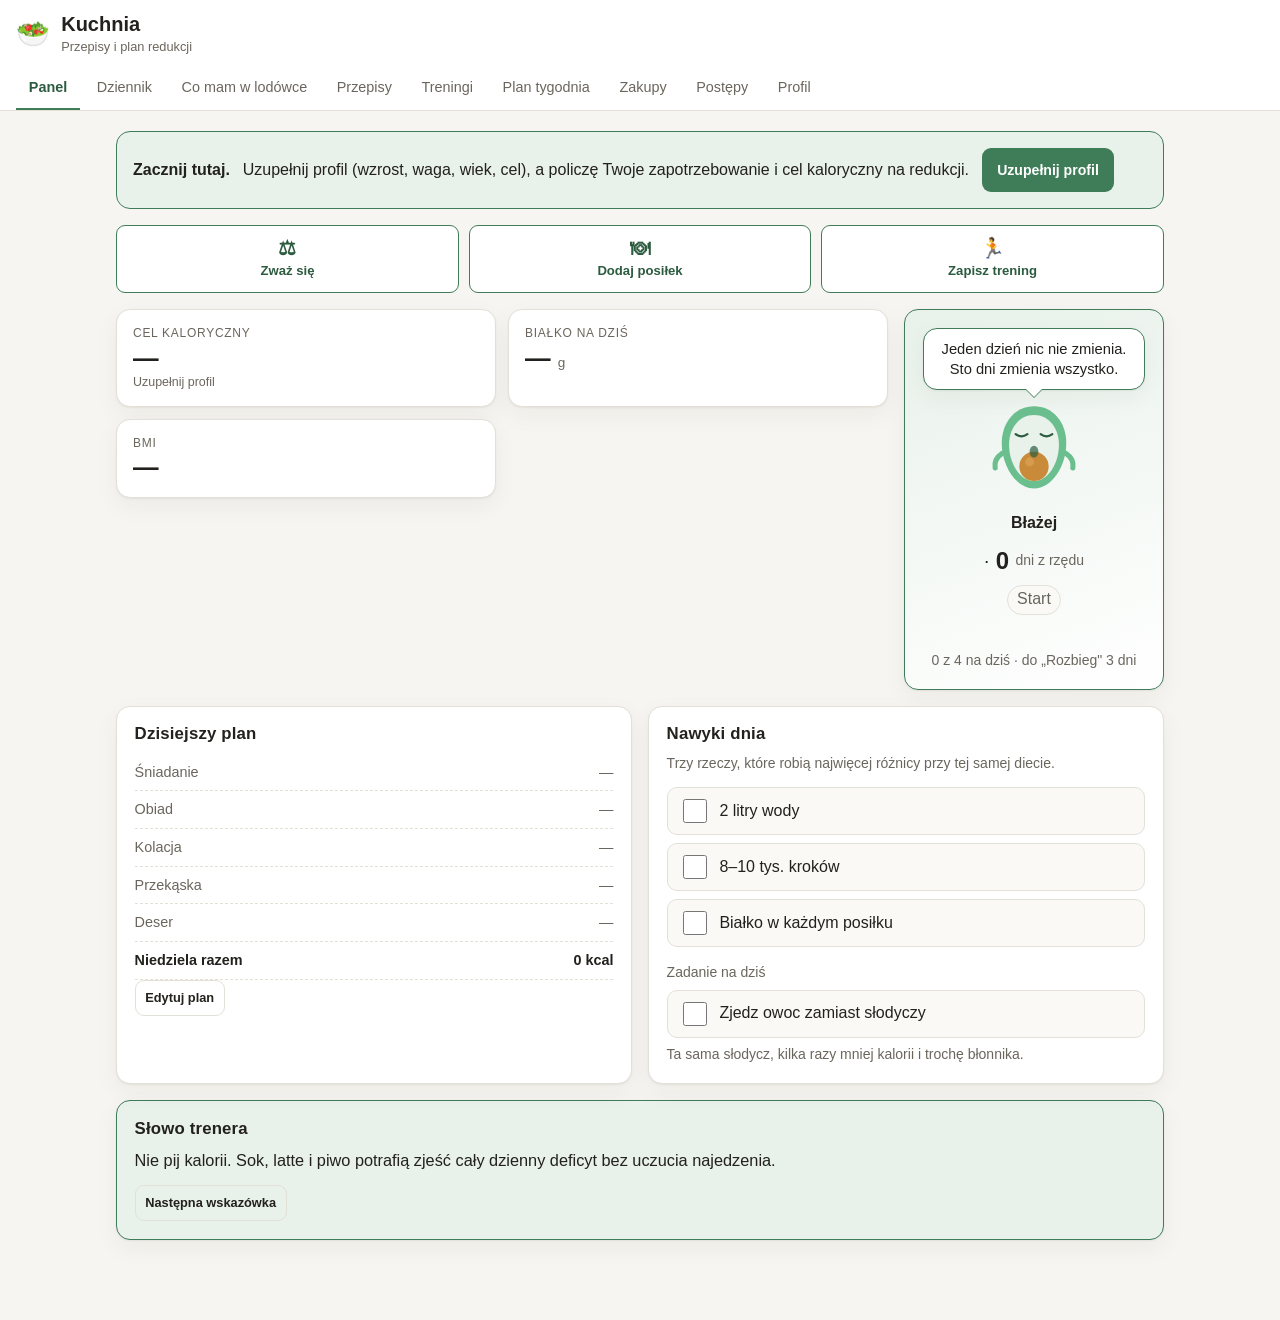
==== commit 7d3bdea1: "Wdróż poprawki z czterech audytów BEZPIECZEŃSTWO - lista sygnałów alarmowych przerwania wysiłku (ból" ====
--- a/index.html
+++ b/index.html
@@ -48,6 +48,8 @@
       <button class="btn btn-primary" data-goto="profil">Uzupełnij profil</button>
     </div>
 
+    <div class="quick" id="panel-quick"></div>
+
     <div class="panel-top">
       <div class="stat-grid" id="panel-stats"></div>
       <div class="card mascot-card" id="panel-mascot"></div>
@@ -148,17 +150,15 @@
         Sól, pieprz, oliwa i podstawowe przyprawy są zakładane z góry.
       </p>
       <textarea id="fridge-input" rows="3" placeholder="kurczak, ryż, papryka, cebula, jogurt naturalny…"></textarea>
-      <div class="row">
-        <div class="chips" id="fridge-meal">
+      <div class="chips" id="fridge-meal">
           <button class="chip is-active" data-meal="all">Wszystko</button>
           <button class="chip" data-meal="sniadanie">Śniadanie</button>
           <button class="chip" data-meal="obiad">Obiad</button>
           <button class="chip" data-meal="kolacja">Kolacja</button>
           <button class="chip" data-meal="deser">Deser</button>
-          <button class="chip" data-meal="przekaska">Przekąska</button>
-        </div>
-        <button class="btn btn-primary" id="fridge-go">Szukaj propozycji</button>
-      </div>
+        <button class="chip" data-meal="przekaska">Przekąska</button>
+      </div>
+      <button class="btn btn-primary" id="fridge-go" style="width:100%">Szukaj propozycji</button>
       <label class="habit" style="margin-top:.2rem">
         <input type="checkbox" id="fridge-strict">
         <span>Pokaż tylko to, co zrobię bez wychodzenia do sklepu</span>
@@ -228,10 +228,7 @@
   <!-- ======================= PRZEPISY ======================= -->
   <section class="view" id="view-przepisy">
     <div class="card filters">
-      <div class="row">
-        <input type="search" id="search" placeholder="Szukaj przepisu lub składnika…">
-        <button class="btn btn-primary" id="add-recipe-open">+ Dodaj własny przepis</button>
-      </div>
+      <input type="search" id="search" placeholder="Szukaj przepisu lub składnika…" style="margin-bottom:.6rem">
       <div class="chips" id="filter-meal">
         <button class="chip is-active" data-meal="all">Wszystkie</button>
         <button class="chip" data-meal="sniadanie">Śniadania</button>
@@ -253,6 +250,7 @@
         </label>
       </div>
     </div>
+    <div class="row"><button class="btn btn-ghost" id="add-recipe-open">+ Dodaj własny przepis</button></div>
     <p class="muted small" id="recipe-count"></p>
     <div class="recipe-grid" id="recipe-list"></div>
   </section>
--- a/assets/css/style.css
+++ b/assets/css/style.css
@@ -29,6 +29,9 @@
     --danger: #d97070;
     --shadow: 0 1px 2px rgba(0, 0, 0, .4), 0 8px 24px rgba(0, 0, 0, .3);
   }
+  /* Na jasnej zieleni biały tekst daje kontrast 2,2:1 — poniżej normy.
+     Ciemny tekst na tym samym tle to ok. 9:1. */
+  .btn-primary { color: #10231a; }
 }
 
 * { box-sizing: border-box; }
@@ -435,3 +438,37 @@
 }
 .pick:last-child { border-bottom: 0; }
 .pick:hover { background: var(--accent-soft); }
+
+/* ---------- Ostrzeżenia bezpieczeństwa treningu ---------- */
+.alarm {
+  border: 2px solid var(--danger); border-radius: var(--radius);
+  padding: .9rem 1rem; margin-top: .8rem; background: var(--surface-2);
+}
+.alarm h3 { color: var(--danger); margin: 0 0 .5rem; font-size: .98rem; }
+.alarm ul { margin: 0 0 .6rem; padding-left: 1.15rem; }
+.alarm li { margin-bottom: .3rem; font-size: .9rem; }
+
+/* ---------- Ergonomia dotyku (wytyczna Apple: 44×44) ---------- */
+.btn, .chip, .tab { min-height: 44px; }
+input, select, textarea { min-height: 44px; }
+input[type="checkbox"] { width: 24px; height: 24px; min-height: 24px; flex: 0 0 auto; }
+.pick, .shop-item, .slot, summary { min-height: 44px; }
+.pick, .shop-item { align-items: center; }
+summary { display: flex; align-items: center; }
+.fav-btn { width: 44px; height: 44px; display: grid; place-items: center; }
+.modal-close { width: 44px; height: 44px; }
+.hist-del { min-width: 44px; min-height: 44px; }
+.btn-sm { min-height: 36px; }
+
+/* Przyciski i pola nie mogą wypychać strony poza ekran telefonu */
+.row { flex-wrap: wrap; }
+.btn { max-width: 100%; white-space: normal; }
+
+/* ---------- Szybkie akcje na Panelu ---------- */
+.quick { display: grid; grid-template-columns: repeat(3, 1fr); gap: .6rem; margin-bottom: 1rem; }
+.quick .btn {
+  display: flex; flex-direction: column; gap: .2rem; align-items: center;
+  padding: .7rem .4rem; font-size: .82rem; min-height: 62px;
+  background: var(--surface); border: 1px solid var(--accent); color: var(--accent-ink);
+}
+.quick .btn span { font-size: 1.25rem; line-height: 1; }
